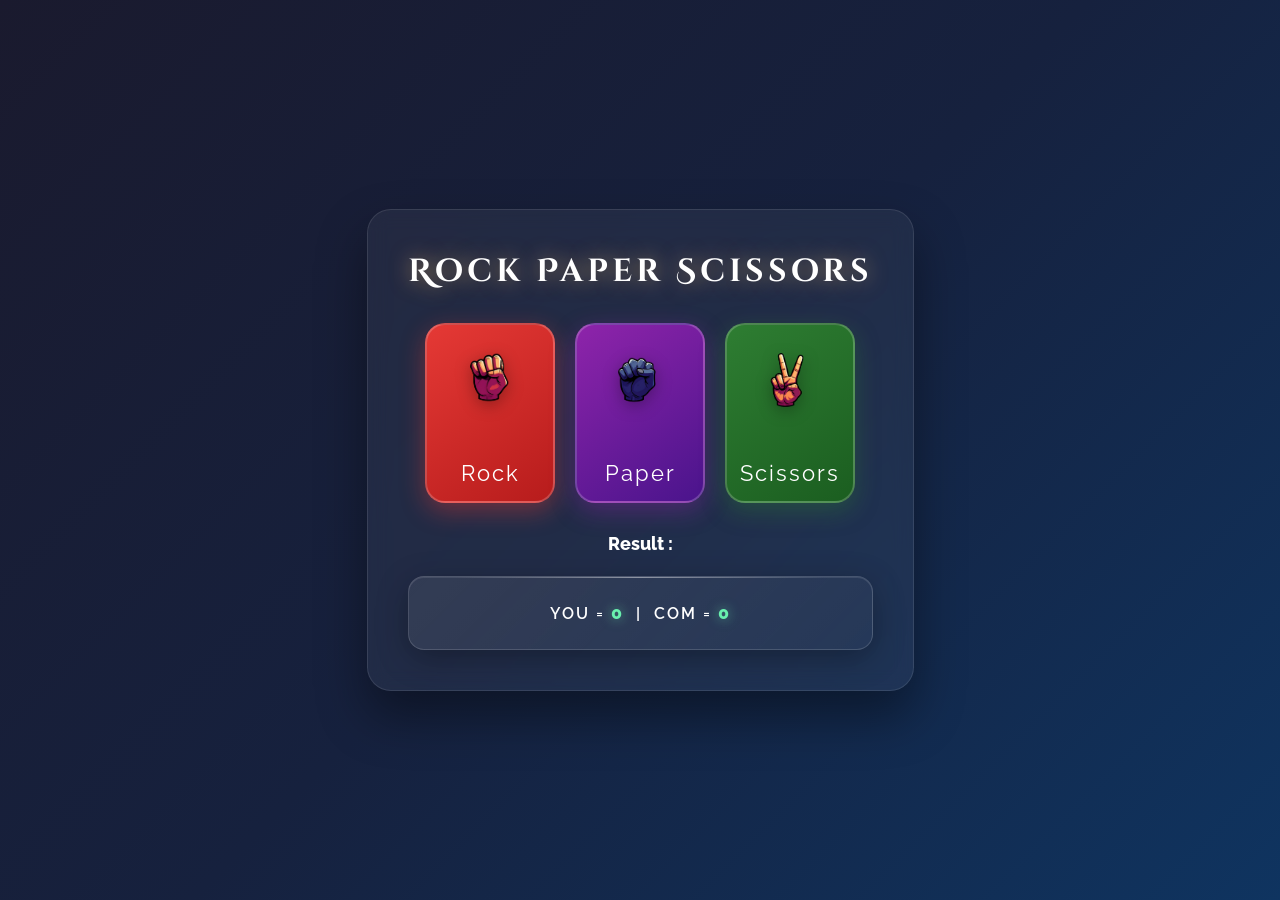
==== index.html @ 6ccb6158 "my Game" ====
<!DOCTYPE html>
<html lang="en">

<head>
    <meta charset="UTF-8">
    <meta name="viewport" content="width=device-width, initial-scale=1.0">
    <title>Rock Paper Scissors</title>
    <link rel="stylesheet" href="style.css">
</head>

<body>
    <div class="container">
        <h1>Rock Paper Scissors</h1>

        <div class="buttons-row">
            <button id="rock" onclick="play('rock')">
                <img src="rock.png" alt="Rock">
                Rock
            </button>
            <button id="paper" onclick="play('paper')">
                <img src="paper.png" alt="Paper">
                Paper
            </button>
            <button id="scissors" onclick="play('scissors')">
                <img src="scissors.png" alt="Scissors">
                Scissors
            </button>
        </div>

        <p id="result">Result :</p>
        <p id="score">
            You = <span id="playerScore">0</span>
            &nbsp;|&nbsp;
            COM = <span id="computerScore">0</span>
        </p>
    </div>

    <script src="script.js"></script>
</body>

</html>
---- style.css ----
@import url('https://fonts.googleapis.com/css2?family=Cinzel+Decorative:wght@700&family=Raleway:wght@400;600;800&display=swap');@import url('https://fonts.googleapis.com/css2?family=Bangers&family=Nunito:wght@600;800&display=swap');

* {
    margin: 0;
    padding: 0;
    box-sizing: border-box;
}

body {
    font-family: 'Raleway', sans-serif;
    display: flex;
    align-items: center;
    justify-content: center;
    min-height: 100vh;
    background: linear-gradient(135deg, #1a1a2e, #16213e, #0f3460);
}

.container {
    padding: 40px;
    background: rgba(255,255,255,0.05);
    backdrop-filter: blur(10px);
    text-align: center;
    border-radius: 24px;
    border: 1px solid rgba(255,255,255,0.1);
    box-shadow: 0 25px 50px rgba(0,0,0,0.4);
    width: fit-content;
    margin: auto;
}

h1 {
    font-family: 'Cinzel Decorative', cursive;
    font-size: 2rem;
    color: white;
    letter-spacing: 4px;
    margin-bottom: 30px;
    text-shadow: 0 0 20px rgba(255,200,100,0.5);
}

.buttons-row {
    display: flex;
    gap: 20px;
    justify-content: center;
    margin-bottom: 30px;
}

button {
    display: flex;
    flex-direction: column;
    align-items: center;
    justify-content: space-between;
    width: 130px;
    height: 180px;
    padding: 20px 15px 15px;
    border: 2px solid rgba(255,255,255,0.2);
    border-radius: 20px;
    color: white;
    font-family: 'Raleway', sans-serif;
    font-size: 1.4rem;
    letter-spacing: 2px;
    cursor: pointer;
    transition: transform 0.2s, box-shadow 0.2s;
    position: relative;
    overflow: hidden;
}

button::before {
    content: '';
    position: absolute;
    inset: 0;
    background: rgba(255,255,255,0.1);
    opacity: 0;
    transition: opacity 0.2s;
}

button:hover::before { opacity: 1; }

button:hover {
    transform: translateY(-8px) scale(1.05);
    box-shadow: 0 20px 40px rgba(0,0,0,0.4);
}

button:active {
    transform: translateY(-2px) scale(0.98);
}

button img {
    width: 90px;
    height: 90px;
    object-fit: contain;
    filter: drop-shadow(0 4px 8px rgba(0,0,0,0.3));
}

#rock {
    background: linear-gradient(145deg, #e53935, #b71c1c);
    box-shadow: 0 8px 25px rgba(229,57,53,0.4);
}

#paper {
    background: linear-gradient(145deg, #8e24aa, #4a148c);
    box-shadow: 0 8px 25px rgba(142,36,170,0.4);
}

#scissors {
    background: linear-gradient(145deg, #2e7d32, #1b5e20);
    box-shadow: 0 8px 25px rgba(46,125,50,0.4);
}

#result {
    color: white;
    font-size: 1.1rem;
    font-weight: 800;
    margin-bottom: 15px;
    min-height: 28px;
}

#score {
    color: white;
    font-size: 1rem;
    line-height: 1.8;
    background: linear-gradient(135deg, rgba(255,255,255,0.08), rgba(255,255,255,0.03));
    padding: 20px 40px;
    border-radius: 16px;
    border: 1px solid rgba(255,255,255,0.15);
    box-shadow: 0 8px 32px rgba(0,0,0,0.3), inset 0 1px 0 rgba(255,255,255,0.1);
    letter-spacing: 2px;
    text-transform: uppercase;
    font-weight: 600;
    position: relative;
    overflow: hidden;
}

/* shiny top line effect */
#score::before {
    content: '';
    position: absolute;
    top: 0; left: 10%; right: 10%;
    height: 1px;
    background: linear-gradient(90deg, transparent, rgba(255,255,255,0.4), transparent);
}

#playerScore, #computerScore {
    color: #69f0ae;
    font-weight: 800;
    font-size: 1.3rem;
    text-shadow: 0 0 12px rgba(105, 240, 174, 0.6);
}

#playerScore, #computerScore {
    color: #69f0ae;
    font-weight: 800;
    font-size: 1.1rem;
}
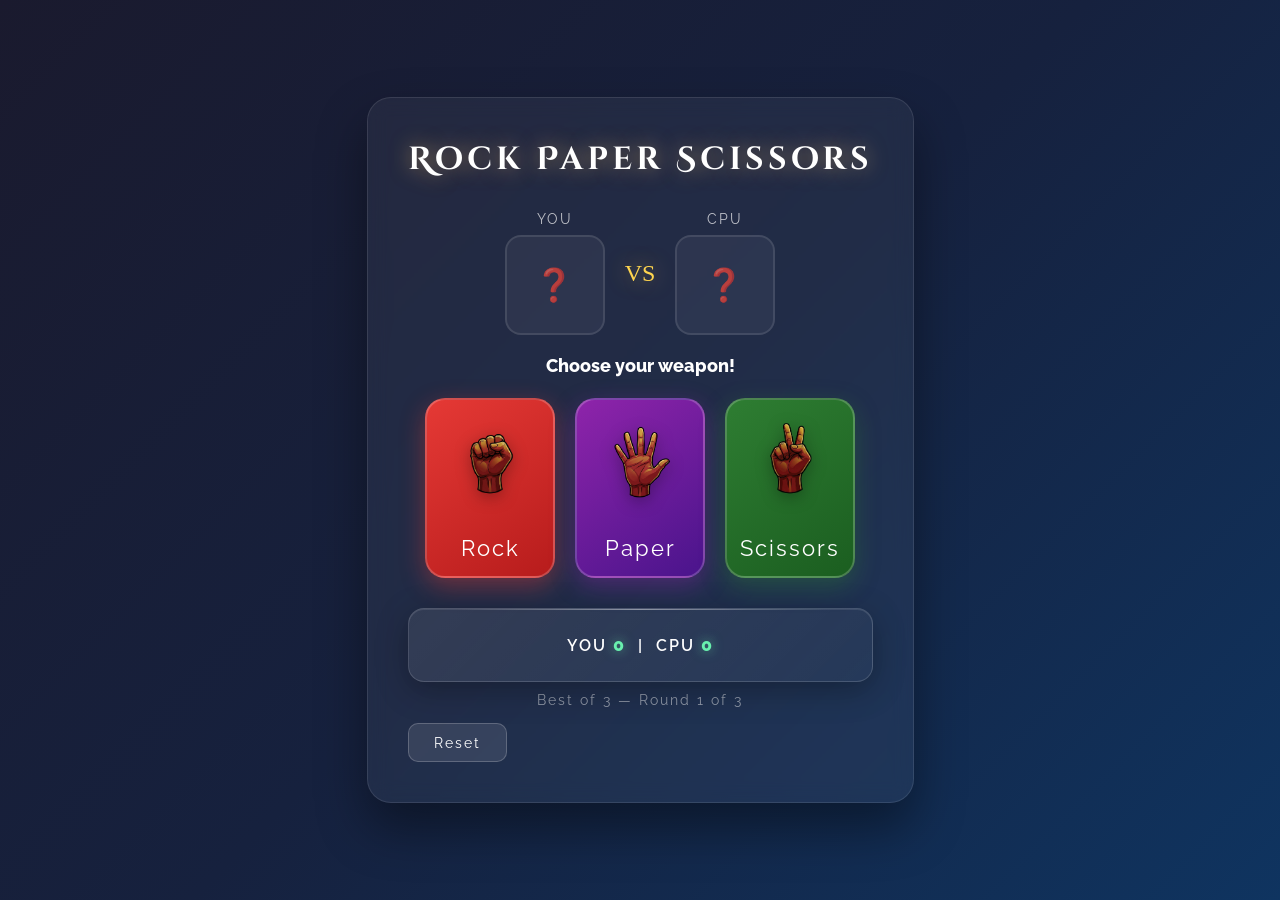
==== commit d8732b64: "responsiveness" ====
--- a/index.html
+++ b/index.html
@@ -11,6 +11,20 @@
 <body>
     <div class="container">
         <h1>Rock Paper Scissors</h1>
+
+        <div class="vs-row">
+            <div class="choice-display">
+                <p>You</p>
+                <div class="choice-card" id="playerDisplay">❓</div>
+            </div>
+            <div class="vs-text">VS</div>
+            <div class="choice-display">
+                <p>CPU</p>
+                <div class="choice-card" id="computerDisplay">❓</div>
+            </div>
+        </div>
+
+        <p id="result">Choose your weapon!</p>
 
         <div class="buttons-row">
             <button id="rock" onclick="play('rock')">
@@ -27,12 +41,9 @@
             </button>
         </div>
 
-        <p id="result">Result :</p>
-        <p id="score">
-            You = <span id="playerScore">0</span>
-            &nbsp;|&nbsp;
-            COM = <span id="computerScore">0</span>
-        </p>
+        <p id="score"> You <span id="playerScore">0</span> &nbsp;|&nbsp; CPU <span id="computerScore">0</span></p>
+        <p id="bestOf">Best of 3 — Round <span id="roundNum">1</span> of 3</p>
+        <button id="resetBtn" onclick="resetGame()"> Reset</button>
     </div>
 
     <script src="script.js"></script>
--- a/style.css
+++ b/style.css
@@ -129,7 +129,6 @@
     overflow: hidden;
 }
 
-/* shiny top line effect */
 #score::before {
     content: '';
     position: absolute;
@@ -149,4 +148,180 @@
     color: #69f0ae;
     font-weight: 800;
     font-size: 1.1rem;
+}
+
+.vs-row {
+    display: flex;
+    align-items: center;
+    justify-content: center;
+    gap: 20px;
+    margin-bottom: 20px;
+}
+
+.choice-display {
+    display: flex;
+    flex-direction: column;
+    align-items: center;
+    gap: 8px;
+    color: rgba(255,255,255,0.7);
+    font-size: 0.85rem;
+    letter-spacing: 2px;
+    text-transform: uppercase;
+}
+
+.choice-card {
+    width: 100px;
+    height: 100px;
+    border-radius: 16px;
+    background: rgba(255,255,255,0.05);
+    border: 2px solid rgba(255,255,255,0.1);
+    display: flex;
+    align-items: center;
+    justify-content: center;
+    font-size: 2rem;
+    transition: all 0.3s;
+}
+
+.choice-card img {
+    width: 80px;
+    height: 80px;
+    object-fit: contain;
+}
+
+.vs-text {
+    font-family: 'Cinzel Decorative', cursive;
+    font-size: 1.5rem;
+    color: #ffd54f;
+    text-shadow: 0 0 20px rgba(255,213,79,0.5);
+}
+
+/* Win/Lose/Tie animations */
+.choice-card.win {
+    border-color: #69f0ae;
+    box-shadow: 0 0 25px rgba(105,240,174,0.6);
+    animation: pulse-win 0.5s ease;
+}
+
+.choice-card.lose {
+    border-color: #ef5350;
+    box-shadow: 0 0 25px rgba(239,83,80,0.4);
+    animation: shake 0.4s ease;
+}
+
+.choice-card.tie {
+    border-color: #ffd54f;
+    box-shadow: 0 0 20px rgba(255,213,79,0.4);
+}
+
+@keyframes pulse-win {
+    0%   { transform: scale(1); }
+    50%  { transform: scale(1.15); }
+    100% { transform: scale(1); }
+}
+
+@keyframes shake {
+    0%, 100% { transform: translateX(0); }
+    25%       { transform: translateX(-8px); }
+    75%       { transform: translateX(8px); }
+}
+
+#bestOf {
+    color: rgba(255,255,255,0.5);
+    font-size: 0.85rem;
+    letter-spacing: 2px;
+    margin-top: 10px;
+}
+
+#resetBtn {
+    margin-top: 15px;
+    width: auto;
+    height: auto;
+    padding: 10px 25px;
+    font-size: 0.9rem;
+    background: rgba(255,255,255,0.1);
+    border: 1px solid rgba(255,255,255,0.2);
+    letter-spacing: 2px;
+    border-radius: 10px;
+}
+
+#resetBtn:hover {
+    background: rgba(255,255,255,0.2);
+    transform: translateY(-3px);
+}
+
+@media (max-width: 480px) {
+    .container {
+        padding: 20px 15px;
+    }
+
+    h1 {
+        font-size: 1.2rem;
+        letter-spacing: 1px;
+    }
+
+    .vs-row {
+        gap: 10px;
+    }
+
+    .choice-card {
+        width: 75px;
+        height: 75px;
+    }
+
+    .choice-card img {
+        width: 55px;
+        height: 55px;
+    }
+
+    .vs-text {
+        font-size: 1rem;
+    }
+
+    .buttons-row {
+        gap: 8px;
+    }
+
+    button {
+        width: 85px;
+        height: 120px;
+        padding: 10px 8px 8px;
+        font-size: 0.8rem;
+    }
+
+    button img {
+        width: 60px;
+        height: 60px;
+    }
+
+    #score {
+        font-size: 0.8rem;
+        padding: 10px 15px;
+    }
+
+    #bestOf {
+        font-size: 0.75rem;
+    }
+
+    #resetBtn {
+        padding: 8px 18px;
+        font-size: 0.8rem;
+    }
+}
+
+@media (max-width: 360px) {
+    button {
+        width: 75px;
+        height: 105px;
+        font-size: 0.7rem;
+    }
+
+    button img {
+        width: 50px;
+        height: 50px;
+    }
+
+    .choice-card {
+        width: 65px;
+        height: 65px;
+    }
 }
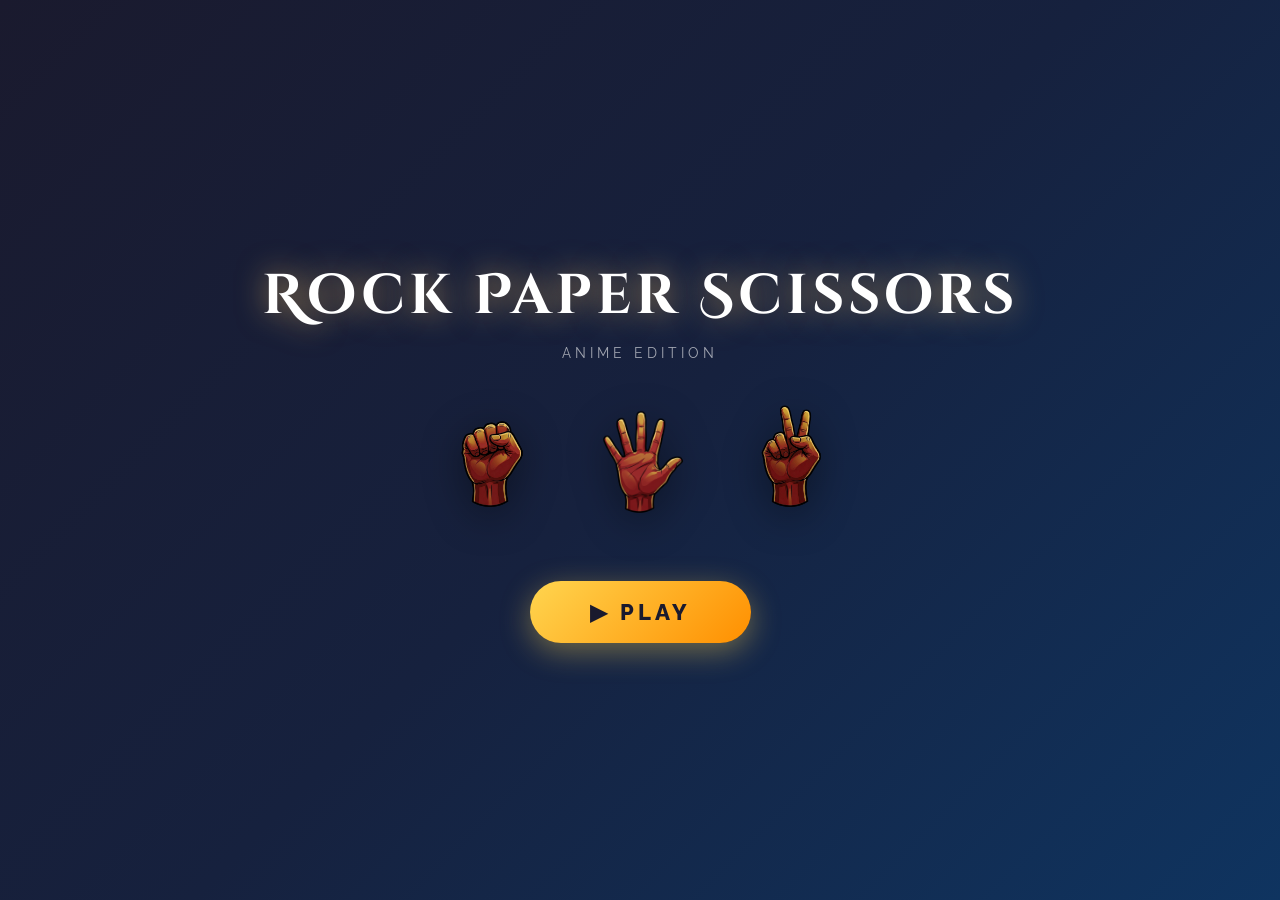
==== commit d52b8e97: "better" ====
--- a/index.html
+++ b/index.html
@@ -5,48 +5,23 @@
     <meta charset="UTF-8">
     <meta name="viewport" content="width=device-width, initial-scale=1.0">
     <title>Rock Paper Scissors</title>
-    <link rel="stylesheet" href="style.css">
+    <link rel="stylesheet" href="startcss.css">
 </head>
 
 <body>
-    <div class="container">
-        <h1>Rock Paper Scissors</h1>
-
-        <div class="vs-row">
-            <div class="choice-display">
-                <p>You</p>
-                <div class="choice-card" id="playerDisplay">❓</div>
+    <div class="intro-screen">
+        <div class="intro-content">
+            <h1 class="intro-title">Rock Paper Scissors</h1>
+            <p class="intro-sub">Anime Edition</p>
+            <div class="intro-hands">
+                <img src="rock.png" alt="rock" class="hand hand1">
+                <img src="paper.png" alt="paper" class="hand hand2">
+                <img src="scissors.png" alt="scissors" class="hand hand3">
             </div>
-            <div class="vs-text">VS</div>
-            <div class="choice-display">
-                <p>CPU</p>
-                <div class="choice-card" id="computerDisplay">❓</div>
-            </div>
+            <button class="play-btn" onclick="window.location.href='game.html'">▶ PLAY</button>
         </div>
-
-        <p id="result">Choose your weapon!</p>
-
-        <div class="buttons-row">
-            <button id="rock" onclick="play('rock')">
-                <img src="rock.png" alt="Rock">
-                Rock
-            </button>
-            <button id="paper" onclick="play('paper')">
-                <img src="paper.png" alt="Paper">
-                Paper
-            </button>
-            <button id="scissors" onclick="play('scissors')">
-                <img src="scissors.png" alt="Scissors">
-                Scissors
-            </button>
-        </div>
-
-        <p id="score"> You <span id="playerScore">0</span> &nbsp;|&nbsp; CPU <span id="computerScore">0</span></p>
-        <p id="bestOf">Best of 3 — Round <span id="roundNum">1</span> of 3</p>
-        <button id="resetBtn" onclick="resetGame()"> Reset</button>
     </div>
-
-    <script src="script.js"></script>
 </body>
 
+<script src="start.js"></script>
 </html>
--- a/startcss.css
+++ b/startcss.css
@@ -0,0 +1,191 @@
+@import url('https://fonts.googleapis.com/css2?family=Cinzel+Decorative:wght@700&family=Raleway:wght@400;600;800&display=swap');
+
+* {
+    margin: 0;
+    padding: 0;
+    box-sizing: border-box;
+}
+
+body {
+    font-family: 'Raleway', sans-serif;
+    display: flex;
+    align-items: center;
+    justify-content: center;
+    min-height: 100vh;
+    background: linear-gradient(135deg, #1a1a2e, #16213e, #0f3460);
+    overflow: hidden;
+}
+
+.intro-screen {
+    display: flex;
+    align-items: center;
+    justify-content: center;
+    min-height: 100vh;
+    width: 100%;
+}
+
+.intro-content {
+    text-align: center;
+    animation: fadeIn 1s ease;
+}
+
+.intro-title {
+    font-family: 'Cinzel Decorative', cursive;
+    font-size: 2.5rem;
+    color: white;
+    letter-spacing: 4px;
+    text-shadow: 0 0 30px rgba(255,200,100,0.6);
+    margin-bottom: 10px;
+}
+
+.intro-sub {
+    color: rgba(255,255,255,0.6);
+    letter-spacing: 4px;
+    text-transform: uppercase;
+    font-size: 0.9rem;
+    margin-bottom: 40px;
+}
+
+.intro-hands {
+    display: flex;
+    justify-content: center;
+    gap: 20px;
+    margin-bottom: 50px;
+}
+
+.hand {
+    width: 100px;
+    height: 100px;
+    object-fit: contain;
+    filter: drop-shadow(0 8px 20px rgba(0,0,0,0.4));
+}
+
+.hand1 { animation: float 2s ease-in-out infinite; }
+.hand2 { animation: float 2s ease-in-out infinite 0.3s; }
+.hand3 { animation: float 2s ease-in-out infinite 0.6s; }
+
+.play-btn {
+    padding: 15px 50px;
+    font-family: 'Raleway', sans-serif;
+    font-size: 1.2rem;
+    font-weight: 800;
+    background: linear-gradient(135deg, #ffd54f, #ff8f00);
+    color: #1a1a2e;
+    border: none;
+    border-radius: 50px;
+    letter-spacing: 4px;
+    cursor: pointer;
+    animation: pulse-btn 2s ease-in-out infinite;
+    box-shadow: 0 8px 30px rgba(255,213,79,0.4);
+    transition: transform 0.2s;
+}
+
+.play-btn:hover {
+    transform: scale(1.08);
+    box-shadow: 0 12px 40px rgba(255,213,79,0.6);
+}
+
+@keyframes float {
+    0%, 100% { transform: translateY(0px); }
+    50%       { transform: translateY(-15px); }
+}
+
+@keyframes fadeIn {
+    from { opacity: 0; transform: translateY(30px); }
+    to   { opacity: 1; transform: translateY(0); }
+}
+
+@keyframes fadeOut {
+    from { opacity: 1; transform: translateY(0); }
+    to   { opacity: 0; transform: translateY(-30px); }
+}
+
+@keyframes pulse-btn {
+    0%, 100% { box-shadow: 0 8px 30px rgba(255,213,79,0.4); }
+    50%       { box-shadow: 0 8px 50px rgba(255,213,79,0.8); }
+}
+
+/* Tablets */
+@media (max-width: 768px) {
+    .intro-title {
+        font-size: 1.8rem;
+        letter-spacing: 2px;
+    }
+
+    .intro-sub {
+        font-size: 0.8rem;
+    }
+
+    .hand {
+        width: 85px;
+        height: 85px;
+    }
+
+    .play-btn {
+        padding: 13px 40px;
+        font-size: 1rem;
+    }
+}
+
+/* Mobile */
+@media (max-width: 480px) {
+    .intro-title {
+        font-size: 1.3rem;
+        letter-spacing: 1px;
+    }
+
+    .intro-sub {
+        font-size: 0.75rem;
+        letter-spacing: 2px;
+    }
+
+    .intro-hands {
+        gap: 12px;
+        margin-bottom: 35px;
+    }
+
+    .hand {
+        width: 70px;
+        height: 70px;
+    }
+
+    .play-btn {
+        padding: 12px 30px;
+        font-size: 0.9rem;
+        letter-spacing: 2px;
+    }
+}
+
+/* Small phones */
+@media (max-width: 360px) {
+    .intro-title {
+        font-size: 1.1rem;
+    }
+
+    .hand {
+        width: 55px;
+        height: 55px;
+    }
+
+    .play-btn {
+        padding: 10px 25px;
+        font-size: 0.8rem;
+    }
+}
+
+/* Large screens */
+@media (min-width: 1200px) {
+    .intro-title {
+        font-size: 3.5rem;
+    }
+
+    .hand {
+        width: 130px;
+        height: 130px;
+    }
+
+    .play-btn {
+        padding: 18px 60px;
+        font-size: 1.4rem;
+    }
+}
